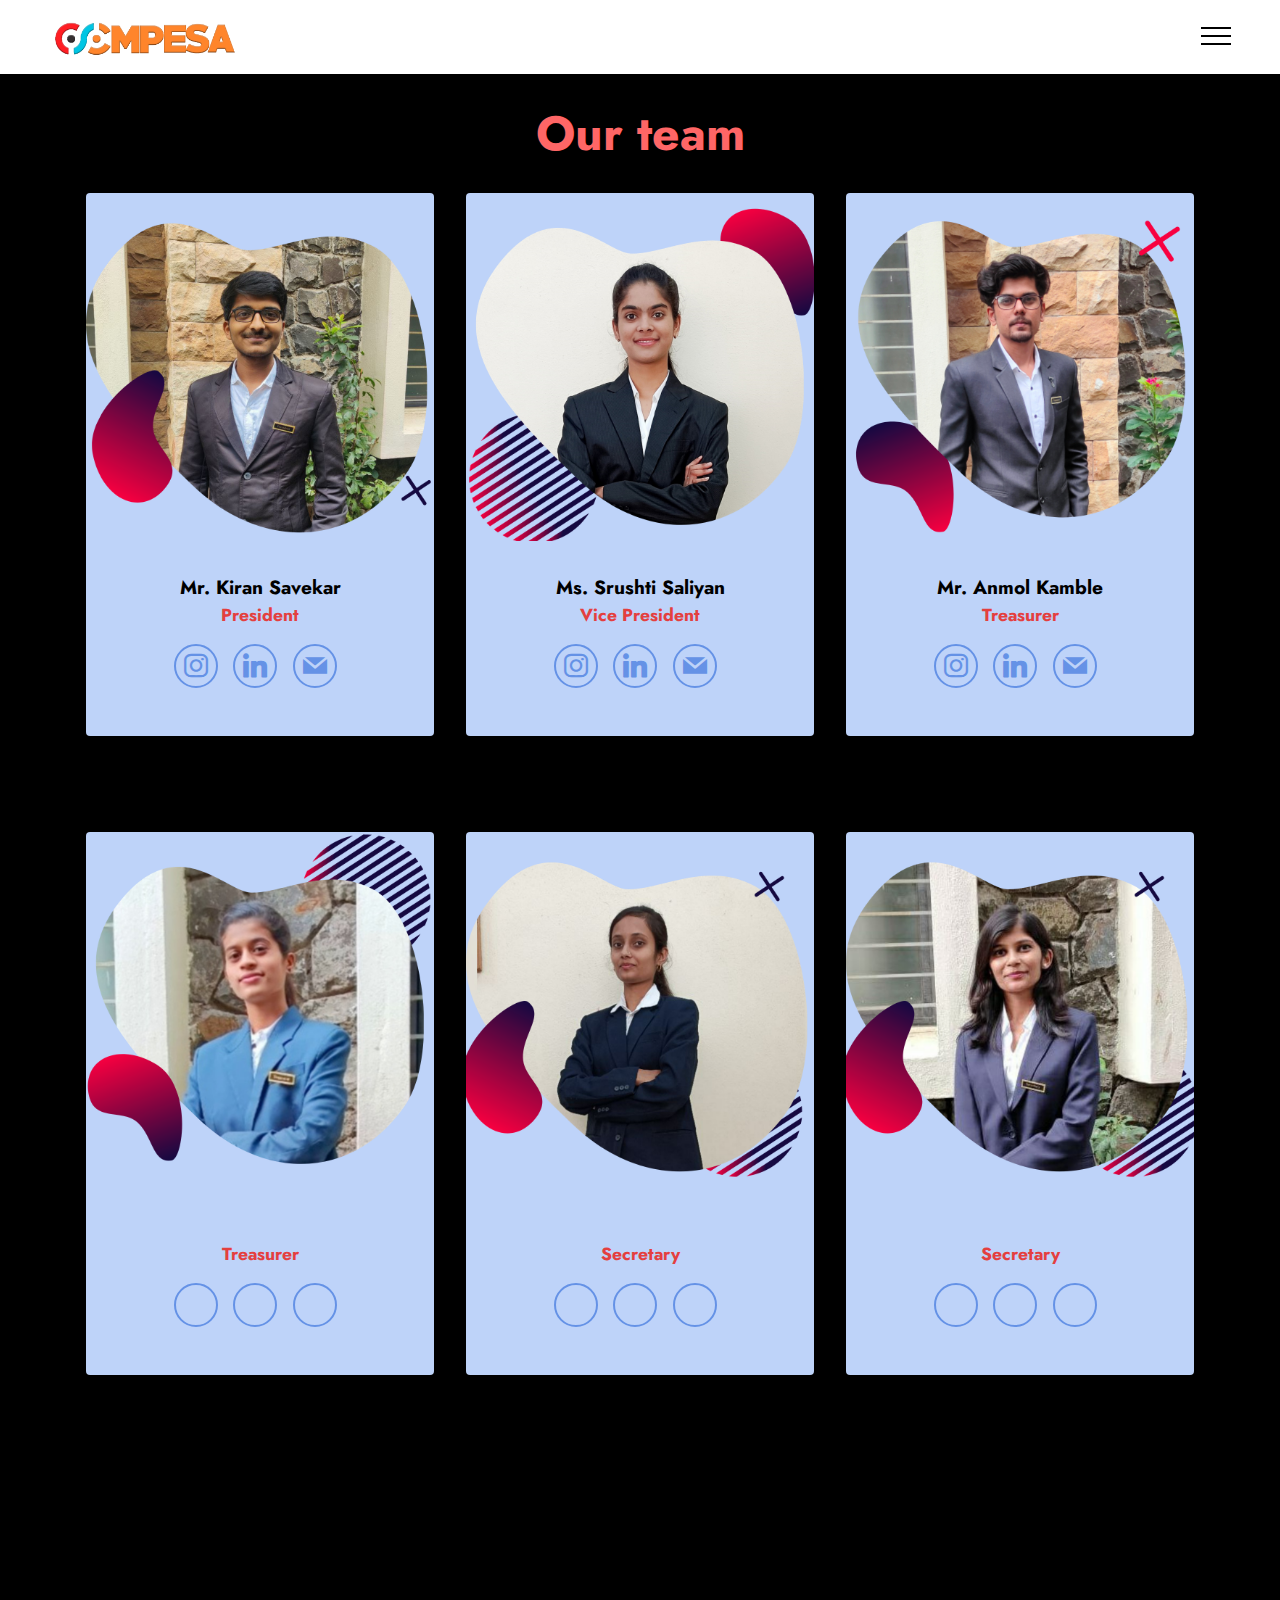
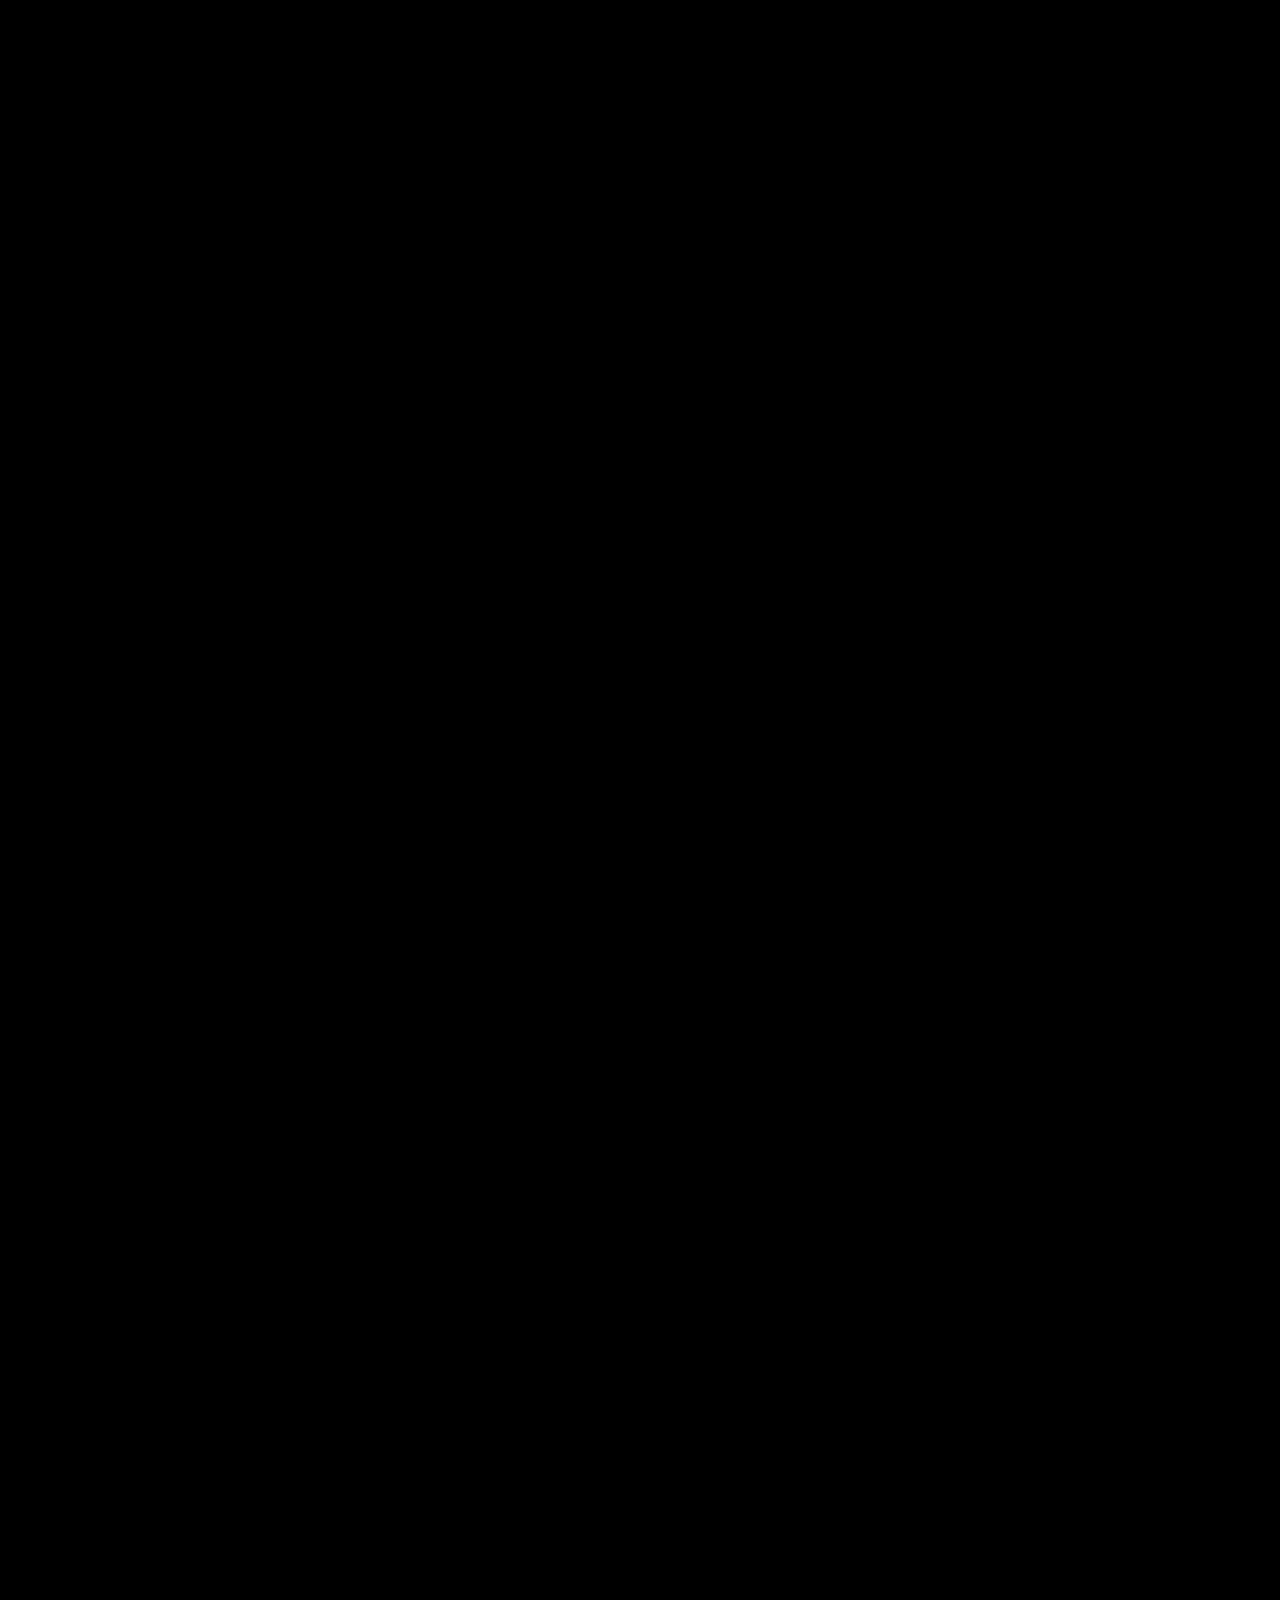
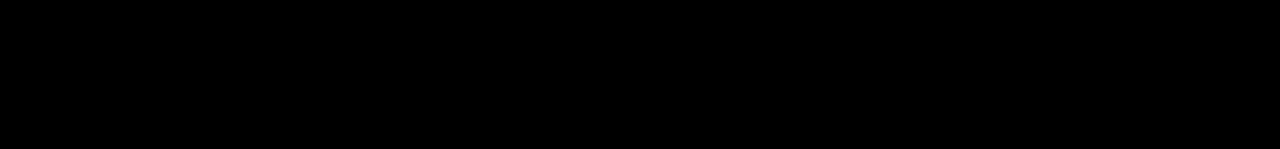
==== compesa-team.html @ 894caa67 "Add files via upload" ====
<!DOCTYPE html>
<html  >
<head>
  <!-- Site made with Mobirise Website Builder v5.4.1, https://mobirise.com -->
  <meta charset="UTF-8">
  <meta http-equiv="X-UA-Compatible" content="IE=edge">
  <meta name="generator" content="Mobirise v5.4.1, mobirise.com">
  <meta name="viewport" content="width=device-width, initial-scale=1, minimum-scale=1">
  <link rel="shortcut icon" href="assets/images/unnamed-1.png" type="image/x-icon">
  <meta name="description" content="COMPESA team comprises of 4 core committee members including President, Vice President and 2 Treasurers along with 20 members.">
  
  
  <title>COMPESA Team</title>
  <link rel="stylesheet" href="assets/bootstrap/css/bootstrap.min.css">
  <link rel="stylesheet" href="assets/bootstrap/css/bootstrap-grid.min.css">
  <link rel="stylesheet" href="assets/bootstrap/css/bootstrap-reboot.min.css">
  <link rel="stylesheet" href="assets/animatecss/animate.css">
  <link rel="stylesheet" href="assets/dropdown/css/style.css">
  <link rel="stylesheet" href="assets/socicon/css/styles.css">
  <link rel="stylesheet" href="assets/theme/css/style.css">
  <link rel="preload" href="https://fonts.googleapis.com/css?family=Jost:100,200,300,400,500,600,700,800,900,100i,200i,300i,400i,500i,600i,700i,800i,900i&display=swap" as="style" onload="this.onload=null;this.rel='stylesheet'">
  <noscript><link rel="stylesheet" href="https://fonts.googleapis.com/css?family=Jost:100,200,300,400,500,600,700,800,900,100i,200i,300i,400i,500i,600i,700i,800i,900i&display=swap"></noscript>
  <link rel="preload" as="style" href="assets/mobirise/css/mbr-additional.css"><link rel="stylesheet" href="assets/mobirise/css/mbr-additional.css" type="text/css">
  
  
  
  
</head>
<body>
  
  <section data-bs-version="5.1" class="menu menu2 cid-sBk9hFtzsu" once="menu" id="menu2-y">
    
    <nav class="navbar navbar-dropdown navbar-fixed-top collapsed">
        <div class="container-fluid">
            <div class="navbar-brand">
                <span class="navbar-logo">
                    <a href="index.html#header6-d">
                        <img src="assets/images/compesa.png" alt="COMPESA" style="height: 3.3rem;">
                    </a>
                </span>
                
            </div>
            <button class="navbar-toggler" type="button" data-toggle="collapse" data-bs-toggle="collapse" data-target="#navbarSupportedContent" data-bs-target="#navbarSupportedContent" aria-controls="navbarNavAltMarkup" aria-expanded="false" aria-label="Toggle navigation">
                <div class="hamburger">
                    <span></span>
                    <span></span>
                    <span></span>
                    <span></span>
                </div>
            </button>
            <div class="collapse navbar-collapse" id="navbarSupportedContent">
                <ul class="navbar-nav nav-dropdown" data-app-modern-menu="true"><li class="nav-item"><a class="nav-link link text-black text-primary display-4" href="index.html#tabs1-k">About us</a></li><li class="nav-item"><a class="nav-link link text-black text-primary display-4" href="compesa-events.html" aria-expanded="false">Events</a></li><li class="nav-item"><a class="nav-link link text-black text-primary display-4" href="compesa-team.html">Our Team</a></li><li class="nav-item"><a class="nav-link link text-black text-primary display-4" href="SITCOE C4C Program.html">SITCOE C4C Program</a></li></ul>
                
                <div class="navbar-buttons mbr-section-btn"><a class="btn btn-primary display-4" href="index.html#form5-1m">Contact us</a></div>
            </div>
        </div>
    </nav>
</section>

<section data-bs-version="5.1" class="team1 cid-sBvW0o3rqV" id="team1-10">
    

    
    <div class="container">
        <div class="row justify-content-center">
            <div class="col-12">
                <h3 class="mbr-section-title mbr-fonts-style align-center mb-4 display-2">
                    <strong>Our team</strong>
                </h3>
                
            </div>
            <div class="col-sm-6 col-lg-4">
                <div class="card-wrap">
                    <div class="image-wrap">
                        <img src="assets/images/1.png" alt="Kiran Savekar - COMPESA President">
                    </div>
                    <div class="content-wrap">
                        <h5 class="mbr-section-title card-title mbr-fonts-style align-center m-0 display-5">
                            <strong>Mr. Kiran Savekar</strong></h5>
                        <h6 class="mbr-role mbr-fonts-style align-center mb-3 display-4">
                            <strong>President</strong></h6>
                        
                        <div class="social-row display-7">
                            <div class="soc-item">
                                <a href="https://www.instagram.com/kiransavekar/" target="_blank">
                                    <span class="mbr-iconfont socicon-instagram socicon"></span>
                                </a>
                            </div>
                            <div class="soc-item">
                                <a href="https://www.linkedin.com/in/kiransavekar/" target="_blank">
                                    <span class="mbr-iconfont socicon-linkedin socicon"></span>
                                </a>
                            </div>
                            <div class="soc-item">
                                <a href="mailto:kiransavekar@sitcoe.org.in">
                                    <span class="mbr-iconfont socicon-mail socicon"></span>
                                </a>
                            </div>
                            
                            
                        </div>
                        
                    </div>
                </div>
            </div>

            <div class="col-sm-6 col-lg-4">
                <div class="card-wrap">
                    <div class="image-wrap">
                        <img src="assets/images/2.png" alt="Srushti Saliyan Vice-president COMPESA">
                    </div>
                    <div class="content-wrap">
                        <h5 class="mbr-section-title card-title mbr-fonts-style align-center m-0 display-5">
                            <strong>Ms. Srushti Saliyan</strong></h5>
                        <h6 class="mbr-role mbr-fonts-style align-center mb-3 display-4">
                            <strong>Vice President</strong></h6>
                        
                        <div class="social-row display-7">
                            <div class="soc-item">
                                <a href="https://www.instagram.com/srushtiss_4/" target="_blank">
                                    <span class="mbr-iconfont socicon-instagram socicon"></span>
                                </a>
                            </div>
                            <div class="soc-item">
                                <a href="https://www.linkedin.com/in/srushti-saliyan" target="_blank">
                                    <span class="mbr-iconfont socicon-linkedin socicon"></span>
                                </a>
                            </div>
                            <div class="soc-item">
                                <a href="mailto:srushtisaliyan@sitcoe.org.in">
                                    <span class="mbr-iconfont socicon-mail socicon"></span>
                                </a>
                            </div>
                            
                            
                        </div>
                        
                    </div>
                </div>
            </div>

            <div class="col-sm-6 col-lg-4">
                <div class="card-wrap">
                    <div class="image-wrap">
                        <img src="assets/images/3.png" alt="Anmol Kamble Treasurer COMPESA">
                    </div>
                    <div class="content-wrap">
                        <h5 class="mbr-section-title card-title mbr-fonts-style align-center m-0 display-5">
                            <strong>Mr. Anmol Kamble</strong></h5>
                        <h6 class="mbr-role mbr-fonts-style align-center mb-3 display-4">
                            <strong>Treasurer</strong></h6>
                        
                        <div class="social-row display-7">
                            <div class="soc-item">
                                <a href="https://www.instagram.com/priceless_annie_4532/" target="_blank">
                                    <span class="mbr-iconfont socicon-instagram socicon"></span>
                                </a>
                            </div>
                            <div class="soc-item">
                                <a href="https://www.linkedin.com/in/anmolkamble" target="_blank">
                                    <span class="mbr-iconfont socicon-linkedin socicon"></span>
                                </a>
                            </div>
                            <div class="soc-item">
                                <a href="mailto:anmolkamble@sitcoe.org.in">
                                    <span class="mbr-iconfont socicon-mail socicon"></span>
                                </a>
                            </div>
                            
                            
                        </div>
                        
                    </div>
                </div>
            </div>

            
        </div>
    </div>
</section>

<section data-bs-version="5.1" class="team1 cid-sIAud5KVVw" id="team1-2d">
    

    
    <div class="container">
        <div class="row justify-content-center">
            
            <div class="col-sm-6 col-lg-4">
                <div class="card-wrap">
                    <div class="image-wrap">
                        <img src="assets/images/4.png" alt="Dhanashri Shinde Treasurer COMPESA">
                    </div>
                    <div class="content-wrap">
                        <h5 class="mbr-section-title card-title mbr-fonts-style align-center m-0 display-5"><strong>Ms. Dhanashri Shinde</strong></h5>
                        <h6 class="mbr-role mbr-fonts-style align-center mb-3 display-4">
                            <strong>Treasurer</strong></h6>
                        
                        <div class="social-row display-7">
                            <div class="soc-item">
                                <a href="https://www.instagram.com/" target="_blank">
                                    <span class="mbr-iconfont socicon-instagram socicon"></span>
                                </a>
                            </div>
                            <div class="soc-item">
                                <a href="http://www.linkedin.com/in/dhanashri-shinde-2242001">
                                    <span class="mbr-iconfont socicon-linkedin socicon"></span>
                                </a>
                            </div>
                            <div class="soc-item">
                                <a href="mailto:dhanashrishinde@sitcoe.org.in">
                                    <span class="mbr-iconfont socicon-mail socicon"></span>
                                </a>
                            </div>
                            
                            
                        </div>
                        
                    </div>
                </div>
            </div>

            <div class="col-sm-6 col-lg-4">
                <div class="card-wrap">
                    <div class="image-wrap">
                        <img src="assets/images/5.png" alt="Vrushali Kondekar Secretary COMPESA">
                    </div>
                    <div class="content-wrap">
                        <h5 class="mbr-section-title card-title mbr-fonts-style align-center m-0 display-5">
                            <strong>Ms. Vrushali Kondekar</strong></h5>
                        <h6 class="mbr-role mbr-fonts-style align-center mb-3 display-4">
                            <strong>Secretary</strong></h6>
                        
                        <div class="social-row display-7">
                            <div class="soc-item">
                                <a href="https://www.instagram.com/as_vrushali_1502/" target="_blank">
                                    <span class="mbr-iconfont socicon-instagram socicon"></span>
                                </a>
                            </div>
                            <div class="soc-item">
                                <a href="https://www.linkedin.com/in/vrushali-kondekar-9460101bb" target="_blank">
                                    <span class="mbr-iconfont socicon-linkedin socicon"></span>
                                </a>
                            </div>
                            <div class="soc-item">
                                <a href="mailto:vrushalikondekar@sitcoe.org.in">
                                    <span class="mbr-iconfont socicon-mail socicon"></span>
                                </a>
                            </div>
                            
                            
                        </div>
                        
                    </div>
                </div>
            </div>

            <div class="col-sm-6 col-lg-4">
                <div class="card-wrap">
                    <div class="image-wrap">
                        <img src="assets/images/6.png" alt="Mrunal Omanna Secretary COMPESA">
                    </div>
                    <div class="content-wrap">
                        <h5 class="mbr-section-title card-title mbr-fonts-style align-center m-0 display-5"><strong>Ms. Mrunal Omanna</strong></h5>
                        <h6 class="mbr-role mbr-fonts-style align-center mb-3 display-4">
                            <strong>Secretary</strong></h6>
                        
                        <div class="social-row display-7">
                            <div class="soc-item">
                                <a href="https://www.instagram.com/f_o_o_d_i_e_06/" target="_blank">
                                    <span class="mbr-iconfont socicon-instagram socicon"></span>
                                </a>
                            </div>
                            <div class="soc-item">
                                <a href="https://www.linkedin.com/in/mrunal-omanna-9048361a0" target="_blank">
                                    <span class="mbr-iconfont socicon-linkedin socicon"></span>
                                </a>
                            </div>
                            <div class="soc-item">
                                <a href="mailto:mrunaalomanna@sitcoe.org.in">
                                    <span class="mbr-iconfont socicon-mail socicon"></span>
                                </a>
                            </div>
                            
                            
                        </div>
                        
                    </div>
                </div>
            </div>

            
        </div>
    </div>
</section>

<section data-bs-version="5.1" class="content11 cid-sBvW3bk5UP" id="content11-12">
    
    <div class="container">
        <div class="row justify-content-center">
            <div class="col-md-12 col-lg-12">
                <div class="mbr-section-btn align-center"><a class="btn btn-secondary display-4" href="">COMPESA Members</a></div>
            </div>
        </div>
    </div>
</section>

<section data-bs-version="5.1" class="content7 cid-sBvW1FwYML" id="content7-11">
    
    <div class="container">
        <div class="row justify-content-center">
            <div class="col-12 col-md-4">
                <blockquote>
                
                <p class="mbr-text mbr-fonts-style display-4">BE:
<br>1. Shweta Paraganve<br>2. Shreeya Mali<br>3. Riddhi Kadam<br>4. Mahesh Lohar<br>
<br>TY-A:
<br>1. Pranav Nair<br>2. Rutuja Rajmane<br>3. Harshada Shirdhone<br>4. Vaishnavi Potdar<br>5. Sanjana Teli<br>6. Srushti Rugge<br>7. Pallavi Shintre<br>
<br>TY-B:<br>1. Sakshi Tavate
<br>2. Madhav Mali<br>3. Nikhil Powar<br>4. Yogita Patil<br>5. Pratiksha Rasal<br>6. Kishori Kadam<br><br>SY-A:<br>1. Manali Pawar<br>2. Sofiya Samdole<br>3. Sanika Shinde<br>4. Neha Masutage<br><br>SY-B:<br>1. Vaishnav Mali<br>2. Shivprasad Ekshinge<br>3. Aakanksha Kalantre<br><br>AI &amp; DS:<br>1. Pranav Patil<br>2. Harsh Ekande<br>3. Viraj Patil<br>4. Vaishnavi Shinde<br>5. Prerana Patil<br>6. Soniya Patil</p></blockquote>
            </div>
        </div>
    </div>
</section>

<section data-bs-version="5.1" class="footer4 cid-sBwpJd54mo" once="footers" id="footer4-1n">

    
    
    <div class="container">
        <div class="row mbr-white">
            <div class="col-6 col-lg-3">
                <div class="media-wrap col-md-12 col-12">
                    <a href="https://compesa.xyz/">
                        <img src="assets/images/compesa.png" alt="COMPESA">
                    </a>
                </div>
            </div>
            <div class="col-12 col-md-6 col-lg-3">
                <h5 class="mbr-section-subtitle mbr-fonts-style mb-2 display-5">
                    <strong>About us</strong></h5>
                <p class="mbr-text mbr-fonts-style mb-4 display-7">
                    We [COMPESA] are the student community of Sharad Institute of Technology, College of Engineering, Yadrav CSE branch. </p>
                
                
            </div>
            <div class="col-12 col-md-6 col-lg-3">
                <h5 class="mbr-section-subtitle mbr-fonts-style mb-2 display-5"><strong>Address</strong><br><strong>SITCOE's COMPESA</strong></h5>
                <ul class="list mbr-fonts-style display-4">
                    <li class="mbr-text item-wrap">CSE Department</li><li class="mbr-text item-wrap">Yadrav - Ichalkaranji - 416121
</li><li class="mbr-text item-wrap">Tal- Shirol, Dist.- Kolhapur,
</li><li class="mbr-text item-wrap">Maharashtra, India.</li><li class="mbr-text item-wrap"><br></li><li class="mbr-text item-wrap"><br></li>
                </ul>
            </div>
            <div class="col-12 col-md-6 col-lg-3">
                <h5 class="mbr-section-subtitle mbr-fonts-style mb-2 display-7">Sitemap</h5>
                <ul class="list mbr-fonts-style display-7">
                    <li class="mbr-text item-wrap"><a href="index.html#tabs1-k" class="text-primary">About us</a></li>
                    <li class="mbr-text item-wrap"><a href="compesa-events.html#content2-1o" class="text-primary">Our events</a></li>
                    <li class="mbr-text item-wrap"><a href="compesa-team.html#team1-10" class="text-primary">COMPESA Team</a></li>
                    <li class="mbr-text item-wrap"><a href="compesa-privacy-policy.html" class="text-primary">Privacy Policy</a></li><li class="mbr-text item-wrap"><a href="mailto:cse.compesa@gmail.com" class="text-primary">Email us</a>&nbsp;</li><li class="mbr-text item-wrap"><br></li>
                </ul>
            </div>
            <div class="col-12 mt-4">
                <p class="mbr-text mb-0 mbr-fonts-style copyright align-center display-7">
                    © Copyright 2021 SITCOE's COMPESA - All Rights Reserved
                </p>
            </div>
        </div>
    </div>
</section><section style="background-color: black; font-family: -apple-system, BlinkMacSystemFont, 'Segoe UI', 'Roboto', 'Helvetica Neue', Arial, sans-serif; color:#aaa; font-size:0px; padding: 0; align-items: center; display: flex;"><a href="https://mobirise.site/y" style="flex: 1 1; height: 3rem; padding-left: 1rem;"></a><p style="flex: 0 0 auto; margin:0; padding-right:1rem;"> <a href="https://mobirise.site/v" style="color:#aaa;font-size:0px;">Set up a website -Click for more</a></p></section>

<script src="assets/bootstrap/js/bootstrap.bundle.min.js"></script>  <script src="assets/smoothscroll/smooth-scroll.js"></script>  <script src="assets/ytplayer/index.js"></script>  <script src="assets/dropdown/js/navbar-dropdown.js"></script>  <script src="assets/theme/js/script.js"></script>  
  
  
 <div id="scrollToTop" class="scrollToTop mbr-arrow-up"><a style="text-align: center;"><i class="mbr-arrow-up-icon mbr-arrow-up-icon-cm cm-icon cm-icon-smallarrow-up"></i></a></div>
    <input name="animation" type="hidden">
  </body>
</html>
---- assets/dropdown/css/style.css ----
.navbar-dropdown {
  left: 0;
  padding: 0;
  position: absolute;
  right: 0;
  top: 0;
  transition: all 0.45s ease;
  z-index: 1030;
  background: #282828; }
  .navbar-dropdown .navbar-logo {
    margin-right: 0.8rem;
    transition: margin 0.3s ease-in-out;
    vertical-align: middle; }
    .navbar-dropdown .navbar-logo img {
      height: 3.125rem;
      transition: all 0.3s ease-in-out; }
    .navbar-dropdown .navbar-logo.mbr-iconfont {
      font-size: 3.125rem;
      line-height: 3.125rem; }
  .navbar-dropdown .navbar-caption {
    font-weight: 700;
    white-space: normal;
    vertical-align: -4px;
    line-height: 3.125rem !important; }
    .navbar-dropdown .navbar-caption, .navbar-dropdown .navbar-caption:hover {
      color: inherit;
      text-decoration: none; }
  .navbar-dropdown .mbr-iconfont + .navbar-caption {
    vertical-align: -1px; }
  .navbar-dropdown.navbar-fixed-top {
    position: fixed; }
  .navbar-dropdown .navbar-brand span {
    vertical-align: -4px; }
  .navbar-dropdown.bg-color.transparent {
    background: none; }
  .navbar-dropdown.navbar-short .navbar-brand {
    padding: 0.625rem 0; }
    .navbar-dropdown.navbar-short .navbar-brand span {
      vertical-align: -1px; }
  .navbar-dropdown.navbar-short .navbar-caption {
    line-height: 2.375rem !important;
    vertical-align: -2px; }
  .navbar-dropdown.navbar-short .navbar-logo {
    margin-right: 0.5rem; }
    .navbar-dropdown.navbar-short .navbar-logo img {
      height: 2.375rem; }
    .navbar-dropdown.navbar-short .navbar-logo.mbr-iconfont {
      font-size: 2.375rem;
      line-height: 2.375rem; }
  .navbar-dropdown.navbar-short .mbr-table-cell {
    height: 3.625rem; }
  .navbar-dropdown .navbar-close {
    left: 0.6875rem;
    position: fixed;
    top: 0.75rem;
    z-index: 1000; }
  .navbar-dropdown .hamburger-icon {
    content: "";
    display: inline-block;
    vertical-align: middle;
    width: 16px;
    -webkit-box-shadow: 0 -6px 0 1px #282828,0 0 0 1px #282828,0 6px 0 1px #282828;
    -moz-box-shadow: 0 -6px 0 1px #282828,0 0 0 1px #282828,0 6px 0 1px #282828;
    box-shadow: 0 -6px 0 1px #282828,0 0 0 1px #282828,0 6px 0 1px #282828; }

.dropdown-menu .dropdown-toggle[data-toggle="dropdown-submenu"]::after {
  border-bottom: 0.35em solid transparent;
  border-left: 0.35em solid;
  border-right: 0;
  border-top: 0.35em solid transparent;
  margin-left: 0.3rem; }

.dropdown-menu .dropdown-item:focus {
  outline: 0; }

.nav-dropdown {
  font-size: 0.75rem;
  font-weight: 500;
  height: auto !important; }
  .nav-dropdown .nav-btn {
    padding-left: 1rem; }
  .nav-dropdown .link {
    margin: .667em 1.667em;
    font-weight: 500;
    padding: 0;
    transition: color .2s ease-in-out; }
    .nav-dropdown .link.dropdown-toggle {
      margin-right: 2.583em; }
      .nav-dropdown .link.dropdown-toggle::after {
        margin-left: .25rem;
        border-top: 0.35em solid;
        border-right: 0.35em solid transparent;
        border-left: 0.35em solid transparent;
        border-bottom: 0; }
      .nav-dropdown .link.dropdown-toggle[aria-expanded="true"] {
        margin: 0;
        padding: 0.667em 3.263em  0.667em 1.667em; }
  .nav-dropdown .link::after,
  .nav-dropdown .dropdown-item::after {
    color: inherit; }
  .nav-dropdown .btn {
    font-size: 0.75rem;
    font-weight: 700;
    letter-spacing: 0;
    margin-bottom: 0;
    padding-left: 1.25rem;
    padding-right: 1.25rem; }
  .nav-dropdown .dropdown-menu {
    border-radius: 0;
    border: 0;
    left: 0;
    margin: 0;
    padding-bottom: 1.25rem;
    padding-top: 1.25rem;
    position: relative; }
  .nav-dropdown .dropdown-submenu {
    margin-left: 0.125rem;
    top: 0; }
  .nav-dropdown .dropdown-item {
    font-weight: 500;
    line-height: 2;
    padding: 0.3846em 4.615em 0.3846em 1.5385em;
    position: relative;
    transition: color .2s ease-in-out, background-color .2s ease-in-out; }
    .nav-dropdown .dropdown-item::after {
      margin-top: -0.3077em;
      position: absolute;
      right: 1.1538em;
      top: 50%; }
    .nav-dropdown .dropdown-item:focus, .nav-dropdown .dropdown-item:hover {
      background: none; }

@media (max-width: 767px) {
  .nav-dropdown.navbar-toggleable-sm {
    bottom: 0;
    display: none;
    left: 0;
    overflow-x: hidden;
    position: fixed;
    top: 0;
    transform: translateX(-100%);
    -ms-transform: translateX(-100%);
    -webkit-transform: translateX(-100%);
    width: 18.75rem;
    z-index: 999; } }
.nav-dropdown.navbar-toggleable-xl {
  bottom: 0;
  display: none;
  left: 0;
  overflow-x: hidden;
  position: fixed;
  top: 0;
  transform: translateX(-100%);
  -ms-transform: translateX(-100%);
  -webkit-transform: translateX(-100%);
  width: 18.75rem;
  z-index: 999; }

.nav-dropdown-sm {
  display: block !important;
  overflow-x: hidden;
  overflow: auto;
  padding-top: 3.875rem; }
  .nav-dropdown-sm::after {
    content: "";
    display: block;
    height: 3rem;
    width: 100%; }
  .nav-dropdown-sm.collapse.in ~ .navbar-close {
    display: block !important; }
  .nav-dropdown-sm.collapsing, .nav-dropdown-sm.collapse.in {
    transform: translateX(0);
    -ms-transform: translateX(0);
    -webkit-transform: translateX(0);
    transition: all 0.25s ease-out;
    -webkit-transition: all 0.25s ease-out;
    background: #282828; }
  .nav-dropdown-sm.collapsing[aria-expanded="false"] {
    transform: translateX(-100%);
    -ms-transform: translateX(-100%);
    -webkit-transform: translateX(-100%); }
  .nav-dropdown-sm .nav-item {
    display: block;
    margin-left: 0 !important;
    padding-left: 0; }
  .nav-dropdown-sm .link,
  .nav-dropdown-sm .dropdown-item {
    border-top: 1px dotted rgba(255, 255, 255, 0.1);
    font-size: 0.8125rem;
    line-height: 1.6;
    margin: 0 !important;
    padding: 0.875rem 2.4rem 0.875rem 1.5625rem !important;
    position: relative;
    white-space: normal; }
    .nav-dropdown-sm .link:focus, .nav-dropdown-sm .link:hover,
    .nav-dropdown-sm .dropdown-item:focus,
    .nav-dropdown-sm .dropdown-item:hover {
      background: rgba(0, 0, 0, 0.2) !important;
      color: #c0a375; }
  .nav-dropdown-sm .nav-btn {
    position: relative;
    padding: 1.5625rem 1.5625rem 0 1.5625rem; }
    .nav-dropdown-sm .nav-btn::before {
      border-top: 1px dotted rgba(255, 255, 255, 0.1);
      content: "";
      left: 0;
      position: absolute;
      top: 0;
      width: 100%; }
    .nav-dropdown-sm .nav-btn + .nav-btn {
      padding-top: 0.625rem; }
      .nav-dropdown-sm .nav-btn + .nav-btn::before {
        display: none; }
  .nav-dropdown-sm .btn {
    padding: 0.625rem 0; }
  .nav-dropdown-sm .dropdown-toggle[data-toggle="dropdown-submenu"]::after {
    margin-left: .25rem;
    border-top: 0.35em solid;
    border-right: 0.35em solid transparent;
    border-left: 0.35em solid transparent;
    border-bottom: 0; }
  .nav-dropdown-sm .dropdown-toggle[data-toggle="dropdown-submenu"][aria-expanded="true"]::after {
    border-top: 0;
    border-right: 0.35em solid transparent;
    border-left: 0.35em solid transparent;
    border-bottom: 0.35em solid; }
  .nav-dropdown-sm .dropdown-menu {
    margin: 0;
    padding: 0;
    position: relative;
    top: 0;
    left: 0;
    width: 100%;
    border: 0;
    float: none;
    border-radius: 0;
    background: none; }
  .nav-dropdown-sm .dropdown-submenu {
    left: 100%;
    margin-left: 0.125rem;
    margin-top: -1.25rem;
    top: 0; }

.navbar-toggleable-sm .nav-dropdown .dropdown-menu {
  position: absolute; }

.navbar-toggleable-sm .nav-dropdown .dropdown-submenu {
  left: 100%;
  margin-left: 0.125rem;
  margin-top: -1.25rem;
  top: 0; }

.navbar-toggleable-sm.opened .nav-dropdown .dropdown-menu {
  position: relative; }

.navbar-toggleable-sm.opened .nav-dropdown .dropdown-submenu {
  left: 0;
  margin-left: 00rem;
  margin-top: 0rem;
  top: 0; }

.is-builder .nav-dropdown.collapsing {
  transition: none !important; }
---- assets/socicon/css/styles.css ----
@charset "UTF-8";

@font-face {
  font-family: 'Socicon';
  src:  url('../fonts/socicon.eot');
  src:  url('../fonts/socicon.eot?#iefix') format('embedded-opentype'),
    url('../fonts/socicon.woff2') format('woff2'),
    url('../fonts/socicon.ttf') format('truetype'),
    url('../fonts/socicon.woff') format('woff'),
    url('../fonts/socicon.svg#socicon') format('svg');
  font-weight: normal;
  font-style: normal;
  font-display: swap;
}

[data-icon]:before {
  font-family: "socicon" !important;
  content: attr(data-icon);
  font-style: normal !important;
  font-weight: normal !important;
  font-variant: normal !important;
  text-transform: none !important;
  speak: none;
  line-height: 1;
  -webkit-font-smoothing: antialiased;
  -moz-osx-font-smoothing: grayscale;
}

[class^="socicon-"], [class*=" socicon-"] {
  /* use !important to prevent issues with browser extensions that change fonts */
  font-family: 'Socicon' !important;
  speak: none;
  font-style: normal;
  font-weight: normal;
  font-variant: normal;
  text-transform: none;
  line-height: 1;

  /* Better Font Rendering =========== */
  -webkit-font-smoothing: antialiased;
  -moz-osx-font-smoothing: grayscale;
}

.socicon-eitaa:before {
  content: "\e97c";
}
.socicon-soroush:before {
  content: "\e97d";
}
.socicon-bale:before {
  content: "\e97e";
}
.socicon-zazzle:before {
  content: "\e97b";
}
.socicon-society6:before {
  content: "\e97a";
}
.socicon-redbubble:before {
  content: "\e979";
}
.socicon-avvo:before {
  content: "\e978";
}
.socicon-stitcher:before {
  content: "\e977";
}
.socicon-googlehangouts:before {
  content: "\e974";
}
.socicon-dlive:before {
  content: "\e975";
}
.socicon-vsco:before {
  content: "\e976";
}
.socicon-flipboard:before {
  content: "\e973";
}
.socicon-ubuntu:before {
  content: "\e958";
}
.socicon-artstation:before {
  content: "\e959";
}
.socicon-invision:before {
  content: "\e95a";
}
.socicon-torial:before {
  content: "\e95b";
}
.socicon-collectorz:before {
  content: "\e95c";
}
.socicon-seenthis:before {
  content: "\e95d";
}
.socicon-googleplaymusic:before {
  content: "\e95e";
}
.socicon-debian:before {
  content: "\e95f";
}
.socicon-filmfreeway:before {
  content: "\e960";
}
.socicon-gnome:before {
  content: "\e961";
}
.socicon-itchio:before {
  content: "\e962";
}
.socicon-jamendo:before {
  content: "\e963";
}
.socicon-mix:before {
  content: "\e964";
}
.socicon-sharepoint:before {
  content: "\e965";
}
.socicon-tinder:before {
  content: "\e966";
}
.socicon-windguru:before {
  content: "\e967";
}
.socicon-cdbaby:before {
  content: "\e968";
}
.socicon-elementaryos:before {
  content: "\e969";
}
.socicon-stage32:before {
  content: "\e96a";
}
.socicon-tiktok:before {
  content: "\e96b";
}
.socicon-gitter:before {
  content: "\e96c";
}
.socicon-letterboxd:before {
  content: "\e96d";
}
.socicon-threema:before {
  content: "\e96e";
}
.socicon-splice:before {
  content: "\e96f";
}
.socicon-metapop:before {
  content: "\e970";
}
.socicon-naver:before {
  content: "\e971";
}
.socicon-remote:before {
  content: "\e972";
}
.socicon-internet:before {
  content: "\e957";
}
.socicon-moddb:before {
  content: "\e94b";
}
.socicon-indiedb:before {
  content: "\e94c";
}
.socicon-traxsource:before {
  content: "\e94d";
}
.socicon-gamefor:before {
  content: "\e94e";
}
.socicon-pixiv:before {
  content: "\e94f";
}
.socicon-myanimelist:before {
  content: "\e950";
}
.socicon-blackberry:before {
  content: "\e951";
}
.socicon-wickr:before {
  content: "\e952";
}
.socicon-spip:before {
  content: "\e953";
}
.socicon-napster:before {
  content: "\e954";
}
.socicon-beatport:before {
  content: "\e955";
}
.socicon-hackerone:before {
  content: "\e956";
}
.socicon-hackernews:before {
  content: "\e946";
}
.socicon-smashwords:before {
  content: "\e947";
}
.socicon-kobo:before {
  content: "\e948";
}
.socicon-bookbub:before {
  content: "\e949";
}
.socicon-mailru:before {
  content: "\e94a";
}
.socicon-gitlab:before {
  content: "\e945";
}
.socicon-instructables:before {
  content: "\e944";
}
.socicon-portfolio:before {
  content: "\e943";
}
.socicon-codered:before {
  content: "\e940";
}
.socicon-origin:before {
  content: "\e941";
}
.socicon-nextdoor:before {
  content: "\e942";
}
.socicon-udemy:before {
  content: "\e93f";
}
.socicon-livemaster:before {
  content: "\e93e";
}
.socicon-crunchbase:before {
  content: "\e93b";
}
.socicon-homefy:before {
  content: "\e93c";
}
.socicon-calendly:before {
  content: "\e93d";
}
.socicon-realtor:before {
  content: "\e90f";
}
.socicon-tidal:before {
  content: "\e910";
}
.socicon-qobuz:before {
  content: "\e911";
}
.socicon-natgeo:before {
  content: "\e912";
}
.socicon-mastodon:before {
  content: "\e913";
}
.socicon-unsplash:before {
  content: "\e914";
}
.socicon-homeadvisor:before {
  content: "\e915";
}
.socicon-angieslist:before {
  content: "\e916";
}
.socicon-codepen:before {
  content: "\e917";
}
.socicon-slack:before {
  content: "\e918";
}
.socicon-openaigym:before {
  content: "\e919";
}
.socicon-logmein:before {
  content: "\e91a";
}
.socicon-fiverr:before {
  content: "\e91b";
}
.socicon-gotomeeting:before {
  content: "\e91c";
}
.socicon-aliexpress:before {
  content: "\e91d";
}
.socicon-guru:before {
  content: "\e91e";
}
.socicon-appstore:before {
  content: "\e91f";
}
.socicon-homes:before {
  content: "\e920";
}
.socicon-zoom:before {
  content: "\e921";
}
.socicon-alibaba:before {
  content: "\e922";
}
.socicon-craigslist:before {
  content: "\e923";
}
.socicon-wix:before {
  content: "\e924";
}
.socicon-redfin:before {
  content: "\e925";
}
.socicon-googlecalendar:before {
  content: "\e926";
}
.socicon-shopify:before {
  content: "\e927";
}
.socicon-freelancer:before {
  content: "\e928";
}
.socicon-seedrs:before {
  content: "\e929";
}
.socicon-bing:before {
  content: "\e92a";
}
.socicon-doodle:before {
  content: "\e92b";
}
.socicon-bonanza:before {
  content: "\e92c";
}
.socicon-squarespace:before {
  content: "\e92d";
}
.socicon-toptal:before {
  content: "\e92e";
}
.socicon-gust:before {
  content: "\e92f";
}
.socicon-ask:before {
  content: "\e930";
}
.socicon-trulia:before {
  content: "\e931";
}
.socicon-loomly:before {
  content: "\e932";
}
.socicon-ghost:before {
  content: "\e933";
}
.socicon-upwork:before {
  content: "\e934";
}
.socicon-fundable:before {
  content: "\e935";
}
.socicon-booking:before {
  content: "\e936";
}
.socicon-googlemaps:before {
  content: "\e937";
}
.socicon-zillow:before {
  content: "\e938";
}
.socicon-niconico:before {
  content: "\e939";
}
.socicon-toneden:before {
  content: "\e93a";
}
.socicon-augment:before {
  content: "\e908";
}
.socicon-bitbucket:before {
  content: "\e909";
}
.socicon-fyuse:before {
  content: "\e90a";
}
.socicon-yt-gaming:before {
  content: "\e90b";
}
.socicon-sketchfab:before {
  content: "\e90c";
}
.socicon-mobcrush:before {
  content: "\e90d";
}
.socicon-microsoft:before {
  content: "\e90e";
}
.socicon-pandora:before {
  content: "\e907";
}
.socicon-messenger:before {
  content: "\e906";
}
.socicon-gamewisp:before {
  content: "\e905";
}
.socicon-bloglovin:before {
  content: "\e904";
}
.socicon-tunein:before {
  content: "\e903";
}
.socicon-gamejolt:before {
  content: "\e901";
}
.socicon-trello:before {
  content: "\e902";
}
.socicon-spreadshirt:before {
  content: "\e900";
}
.socicon-500px:before {
  content: "\e000";
}
.socicon-8tracks:before {
  content: "\e001";
}
.socicon-airbnb:before {
  content: "\e002";
}
.socicon-alliance:before {
  content: "\e003";
}
.socicon-amazon:before {
  content: "\e004";
}
.socicon-amplement:before {
  content: "\e005";
}
.socicon-android:before {
  content: "\e006";
}
.socicon-angellist:before {
  content: "\e007";
}
.socicon-apple:before {
  content: "\e008";
}
.socicon-appnet:before {
  content: "\e009";
}
.socicon-baidu:before {
  content: "\e00a";
}
.socicon-bandcamp:before {
  content: "\e00b";
}
.socicon-battlenet:before {
  content: "\e00c";
}
.socicon-mixer:before {
  content: "\e00d";
}
.socicon-bebee:before {
  content: "\e00e";
}
.socicon-bebo:before {
  content: "\e00f";
}
.socicon-behance:before {
  content: "\e010";
}
.socicon-blizzard:before {
  content: "\e011";
}
.socicon-blogger:before {
  content: "\e012";
}
.socicon-buffer:before {
  content: "\e013";
}
.socicon-chrome:before {
  content: "\e014";
}
.socicon-coderwall:before {
  content: "\e015";
}
.socicon-curse:before {
  content: "\e016";
}
.socicon-dailymotion:before {
  content: "\e017";
}
.socicon-deezer:before {
  content: "\e018";
}
.socicon-delicious:before {
  content: "\e019";
}
.socicon-deviantart:before {
  content: "\e01a";
}
.socicon-diablo:before {
  content: "\e01b";
}
.socicon-digg:before {
  content: "\e01c";
}
.socicon-discord:before {
  content: "\e01d";
}
.socicon-disqus:before {
  content: "\e01e";
}
.socicon-douban:before {
  content: "\e01f";
}
.socicon-draugiem:before {
  content: "\e020";
}
.socicon-dribbble:before {
  content: "\e021";
}
.socicon-drupal:before {
  content: "\e022";
}
.socicon-ebay:before {
  content: "\e023";
}
.socicon-ello:before {
  content: "\e024";
}
.socicon-endomodo:before {
  content: "\e025";
}
.socicon-envato:before {
  content: "\e026";
}
.socicon-etsy:before {
  content: "\e027";
}
.socicon-facebook:before {
  content: "\e028";
}
.socicon-feedburner:before {
  content: "\e029";
}
.socicon-filmweb:before {
  content: "\e02a";
}
.socicon-firefox:before {
  content: "\e02b";
}
.socicon-flattr:before {
  content: "\e02c";
}
.socicon-flickr:before {
  content: "\e02d";
}
.socicon-formulr:before {
  content: "\e02e";
}
.socicon-forrst:before {
  content: "\e02f";
}
.socicon-foursquare:before {
  content: "\e030";
}
.socicon-friendfeed:before {
  content: "\e031";
}
.socicon-github:before {
  content: "\e032";
}
.socicon-goodreads:before {
  content: "\e033";
}
.socicon-google:before {
  content: "\e034";
}
.socicon-googlescholar:before {
  content: "\e035";
}
.socicon-googlegroups:before {
  content: "\e036";
}
.socicon-googlephotos:before {
  content: "\e037";
}
.socicon-googleplus:before {
  content: "\e038";
}
.socicon-grooveshark:before {
  content: "\e039";
}
.socicon-hackerrank:before {
  content: "\e03a";
}
.socicon-hearthstone:before {
  content: "\e03b";
}
.socicon-hellocoton:before {
  content: "\e03c";
}
.socicon-heroes:before {
  content: "\e03d";
}
.socicon-smashcast:before {
  content: "\e03e";
}
.socicon-horde:before {
  content: "\e03f";
}
.socicon-houzz:before {
  content: "\e040";
}
.socicon-icq:before {
  content: "\e041";
}
.socicon-identica:before {
  content: "\e042";
}
.socicon-imdb:before {
  content: "\e043";
}
.socicon-instagram:before {
  content: "\e044";
}
.socicon-issuu:before {
  content: "\e045";
}
.socicon-istock:before {
  content: "\e046";
}
.socicon-itunes:before {
  content: "\e047";
}
.socicon-keybase:before {
  content: "\e048";
}
.socicon-lanyrd:before {
  content: "\e049";
}
.socicon-lastfm:before {
  content: "\e04a";
}
.socicon-line:before {
  content: "\e04b";
}
.socicon-linkedin:before {
  content: "\e04c";
}
.socicon-livejournal:before {
  content: "\e04d";
}
.socicon-lyft:before {
  content: "\e04e";
}
.socicon-macos:before {
  content: "\e04f";
}
.socicon-mail:before {
  content: "\e050";
}
.socicon-medium:before {
  content: "\e051";
}
.socicon-meetup:before {
  content: "\e052";
}
.socicon-mixcloud:before {
  content: "\e053";
}
.socicon-modelmayhem:before {
  content: "\e054";
}
.socicon-mumble:before {
  content: "\e055";
}
.socicon-myspace:before {
  content: "\e056";
}
.socicon-newsvine:before {
  content: "\e057";
}
.socicon-nintendo:before {
  content: "\e058";
}
.socicon-npm:before {
  content: "\e059";
}
.socicon-odnoklassniki:before {
  content: "\e05a";
}
.socicon-openid:before {
  content: "\e05b";
}
.socicon-opera:before {
  content: "\e05c";
}
.socicon-outlook:before {
  content: "\e05d";
}
.socicon-overwatch:before {
  content: "\e05e";
}
.socicon-patreon:before {
  content: "\e05f";
}
.socicon-paypal:before {
  content: "\e060";
}
.socicon-periscope:before {
  content: "\e061";
}
.socicon-persona:before {
  content: "\e062";
}
.socicon-pinterest:before {
  content: "\e063";
}
.socicon-play:before {
  content: "\e064";
}
.socicon-player:before {
  content: "\e065";
}
.socicon-playstation:before {
  content: "\e066";
}
.socicon-pocket:before {
  content: "\e067";
}
.socicon-qq:before {
  content: "\e068";
}
.socicon-quora:before {
  content: "\e069";
}
.socicon-raidcall:before {
  content: "\e06a";
}
.socicon-ravelry:before {
  content: "\e06b";
}
.socicon-reddit:before {
  content: "\e06c";
}
.socicon-renren:before {
  content: "\e06d";
}
.socicon-researchgate:before {
  content: "\e06e";
}
.socicon-residentadvisor:before {
  content: "\e06f";
}
.socicon-reverbnation:before {
  content: "\e070";
}
.socicon-rss:before {
  content: "\e071";
}
.socicon-sharethis:before {
  content: "\e072";
}
.socicon-skype:before {
  content: "\e073";
}
.socicon-slideshare:before {
  content: "\e074";
}
.socicon-smugmug:before {
  content: "\e075";
}
.socicon-snapchat:before {
  content: "\e076";
}
.socicon-songkick:before {
  content: "\e077";
}
.socicon-soundcloud:before {
  content: "\e078";
}
.socicon-spotify:before {
  content: "\e079";
}
.socicon-stackexchange:before {
  content: "\e07a";
}
.socicon-stackoverflow:before {
  content: "\e07b";
}
.socicon-starcraft:before {
  content: "\e07c";
}
.socicon-stayfriends:before {
  content: "\e07d";
}
.socicon-steam:before {
  content: "\e07e";
}
.socicon-storehouse:before {
  content: "\e07f";
}
.socicon-strava:before {
  content: "\e080";
}
.socicon-streamjar:before {
  content: "\e081";
}
.socicon-stumbleupon:before {
  content: "\e082";
}
.socicon-swarm:before {
  content: "\e083";
}
.socicon-teamspeak:before {
  content: "\e084";
}
.socicon-teamviewer:before {
  content: "\e085";
}
.socicon-technorati:before {
  content: "\e086";
}
.socicon-telegram:before {
  content: "\e087";
}
.socicon-tripadvisor:before {
  content: "\e088";
}
.socicon-tripit:before {
  content: "\e089";
}
.socicon-triplej:before {
  content: "\e08a";
}
.socicon-tumblr:before {
  content: "\e08b";
}
.socicon-twitch:before {
  content: "\e08c";
}
.socicon-twitter:before {
  content: "\e08d";
}
.socicon-uber:before {
  content: "\e08e";
}
.socicon-ventrilo:before {
  content: "\e08f";
}
.socicon-viadeo:before {
  content: "\e090";
}
.socicon-viber:before {
  content: "\e091";
}
.socicon-viewbug:before {
  content: "\e092";
}
.socicon-vimeo:before {
  content: "\e093";
}
.socicon-vine:before {
  content: "\e094";
}
.socicon-vkontakte:before {
  content: "\e095";
}
.socicon-warcraft:before {
  content: "\e096";
}
.socicon-wechat:before {
  content: "\e097";
}
.socicon-weibo:before {
  content: "\e098";
}
.socicon-whatsapp:before {
  content: "\e099";
}
.socicon-wikipedia:before {
  content: "\e09a";
}
.socicon-windows:before {
  content: "\e09b";
}
.socicon-wordpress:before {
  content: "\e09c";
}
.socicon-wykop:before {
  content: "\e09d";
}
.socicon-xbox:before {
  content: "\e09e";
}
.socicon-xing:before {
  content: "\e09f";
}
.socicon-yahoo:before {
  content: "\e0a0";
}
.socicon-yammer:before {
  content: "\e0a1";
}
.socicon-yandex:before {
  content: "\e0a2";
}
.socicon-yelp:before {
  content: "\e0a3";
}
.socicon-younow:before {
  content: "\e0a4";
}
.socicon-youtube:before {
  content: "\e0a5";
}
.socicon-zapier:before {
  content: "\e0a6";
}
.socicon-zerply:before {
  content: "\e0a7";
}
.socicon-zomato:before {
  content: "\e0a8";
}
.socicon-zynga:before {
  content: "\e0a9";
}
---- assets/theme/css/style.css ----
@charset "UTF-8";
section {
  background-color: #ffffff;
}

body {
  font-style: normal;
  line-height: 1.5;
  font-weight: 400;
  color: #232323;
  position: relative;
}

button {
  background-color: transparent;
  border-color: transparent;
}

section,
.container,
.container-fluid {
  position: relative;
  word-wrap: break-word;
}

a.mbr-iconfont:hover {
  text-decoration: none;
}

.article .lead p,
.article .lead ul,
.article .lead ol,
.article .lead pre,
.article .lead blockquote {
  margin-bottom: 0;
}

a {
  font-style: normal;
  font-weight: 400;
  cursor: pointer;
}
a, a:hover {
  text-decoration: none;
}

.mbr-section-title {
  font-style: normal;
  line-height: 1.3;
}

.mbr-section-subtitle {
  line-height: 1.3;
}

.mbr-text {
  font-style: normal;
  line-height: 1.7;
}

h1,
h2,
h3,
h4,
h5,
h6,
.display-1,
.display-2,
.display-4,
.display-5,
.display-7,
span,
p,
a {
  line-height: 1;
  word-break: break-word;
  word-wrap: break-word;
  font-weight: 400;
}

b,
strong {
  font-weight: bold;
}

input:-webkit-autofill, input:-webkit-autofill:hover, input:-webkit-autofill:focus, input:-webkit-autofill:active {
  transition-delay: 9999s;
  -webkit-transition-property: background-color, color;
  transition-property: background-color, color;
}

textarea[type=hidden] {
  display: none;
}

section {
  background-position: 50% 50%;
  background-repeat: no-repeat;
  background-size: cover;
}
section .mbr-background-video,
section .mbr-background-video-preview {
  position: absolute;
  bottom: 0;
  left: 0;
  right: 0;
  top: 0;
}

.hidden {
  visibility: hidden;
}

.mbr-z-index20 {
  z-index: 20;
}

/*! Base colors */
.mbr-white {
  color: #ffffff;
}

.mbr-black {
  color: #111111;
}

.mbr-bg-white {
  background-color: #ffffff;
}

.mbr-bg-black {
  background-color: #000000;
}

/*! Text-aligns */
.align-left {
  text-align: left;
}

.align-center {
  text-align: center;
}

.align-right {
  text-align: right;
}

/*! Font-weight  */
.mbr-light {
  font-weight: 300;
}

.mbr-regular {
  font-weight: 400;
}

.mbr-semibold {
  font-weight: 500;
}

.mbr-bold {
  font-weight: 700;
}

/*! Media  */
.media-content {
  flex-basis: 100%;
}

.media-container-row {
  display: flex;
  flex-direction: row;
  flex-wrap: wrap;
  justify-content: center;
  align-content: center;
  align-items: start;
}
.media-container-row .media-size-item {
  width: 400px;
}

.media-container-column {
  display: flex;
  flex-direction: column;
  flex-wrap: wrap;
  justify-content: center;
  align-content: center;
  align-items: stretch;
}
.media-container-column > * {
  width: 100%;
}

@media (min-width: 992px) {
  .media-container-row {
    flex-wrap: nowrap;
  }
}
figure {
  margin-bottom: 0;
  overflow: hidden;
}

figure[mbr-media-size] {
  transition: width 0.1s;
}

img,
iframe {
  display: block;
  width: 100%;
}

.card {
  background-color: transparent;
  border: none;
}

.card-box {
  width: 100%;
}

.card-img {
  text-align: center;
  flex-shrink: 0;
  -webkit-flex-shrink: 0;
}

.media {
  max-width: 100%;
  margin: 0 auto;
}

.mbr-figure {
  align-self: center;
}

.media-container > div {
  max-width: 100%;
}

.mbr-figure img,
.card-img img {
  width: 100%;
}

@media (max-width: 991px) {
  .media-size-item {
    width: auto !important;
  }

  .media {
    width: auto;
  }

  .mbr-figure {
    width: 100% !important;
  }
}
/*! Buttons */
.mbr-section-btn {
  margin-left: -0.6rem;
  margin-right: -0.6rem;
  font-size: 0;
}

.btn {
  font-weight: 600;
  border-width: 1px;
  font-style: normal;
  margin: 0.6rem 0.6rem;
  white-space: normal;
  transition: all 0.2s ease-in-out;
  display: inline-flex;
  align-items: center;
  justify-content: center;
  word-break: break-word;
}

.btn-sm {
  font-weight: 600;
  letter-spacing: 0px;
  transition: all 0.3s ease-in-out;
}

.btn-md {
  font-weight: 600;
  letter-spacing: 0px;
  transition: all 0.3s ease-in-out;
}

.btn-lg {
  font-weight: 600;
  letter-spacing: 0px;
  transition: all 0.3s ease-in-out;
}

.btn-form {
  margin: 0;
}
.btn-form:hover {
  cursor: pointer;
}

nav .mbr-section-btn {
  margin-left: 0rem;
  margin-right: 0rem;
}

/*! Btn icon margin */
.btn .mbr-iconfont,
.btn.btn-sm .mbr-iconfont {
  order: 1;
  cursor: pointer;
  margin-left: 0.5rem;
  vertical-align: sub;
}

.btn.btn-md .mbr-iconfont,
.btn.btn-md .mbr-iconfont {
  margin-left: 0.8rem;
}

.mbr-regular {
  font-weight: 400;
}

.mbr-semibold {
  font-weight: 500;
}

.mbr-bold {
  font-weight: 700;
}

[type=submit] {
  -webkit-appearance: none;
}

/*! Full-screen */
.mbr-fullscreen .mbr-overlay {
  min-height: 100vh;
}

.mbr-fullscreen {
  display: flex;
  display: -moz-flex;
  display: -ms-flex;
  display: -o-flex;
  align-items: center;
  min-height: 100vh;
  padding-top: 3rem;
  padding-bottom: 3rem;
}

/*! Map */
.map {
  height: 25rem;
  position: relative;
}
.map iframe {
  width: 100%;
  height: 100%;
}

/*! Scroll to top arrow */
.mbr-arrow-up {
  bottom: 25px;
  right: 90px;
  position: fixed;
  text-align: right;
  z-index: 5000;
  color: #ffffff;
  font-size: 22px;
}

.mbr-arrow-up a {
  background: rgba(0, 0, 0, 0.2);
  border-radius: 50%;
  color: #fff;
  display: inline-block;
  height: 60px;
  width: 60px;
  border: 2px solid #fff;
  outline-style: none !important;
  position: relative;
  text-decoration: none;
  transition: all 0.3s ease-in-out;
  cursor: pointer;
  text-align: center;
}
.mbr-arrow-up a:hover {
  background-color: rgba(0, 0, 0, 0.4);
}
.mbr-arrow-up a i {
  line-height: 60px;
}

.mbr-arrow-up-icon {
  display: block;
  color: #fff;
}

.mbr-arrow-up-icon::before {
  content: "›";
  display: inline-block;
  font-family: serif;
  font-size: 22px;
  line-height: 1;
  font-style: normal;
  position: relative;
  top: 6px;
  left: -4px;
  transform: rotate(-90deg);
}

/*! Arrow Down */
.mbr-arrow {
  position: absolute;
  bottom: 45px;
  left: 50%;
  width: 60px;
  height: 60px;
  cursor: pointer;
  background-color: rgba(80, 80, 80, 0.5);
  border-radius: 50%;
  transform: translateX(-50%);
}
@media (max-width: 767px) {
  .mbr-arrow {
    display: none;
  }
}
.mbr-arrow > a {
  display: inline-block;
  text-decoration: none;
  outline-style: none;
  -webkit-animation: arrowdown 1.7s ease-in-out infinite;
          animation: arrowdown 1.7s ease-in-out infinite;
  color: #ffffff;
}
.mbr-arrow > a > i {
  position: absolute;
  top: -2px;
  left: 15px;
  font-size: 2rem;
}

#scrollToTop a i::before {
  content: "";
  position: absolute;
  display: block;
  border-bottom: 2.5px solid #fff;
  border-left: 2.5px solid #fff;
  width: 27.8%;
  height: 27.8%;
  left: 50%;
  top: 51%;
  transform: translateY(-30%) translateX(-50%) rotate(135deg);
}

@keyframes arrowdown {
  0% {
    transform: translateY(0px);
  }
  50% {
    transform: translateY(-5px);
  }
  100% {
    transform: translateY(0px);
  }
}
@-webkit-keyframes arrowdown {
  0% {
    transform: translateY(0px);
  }
  50% {
    transform: translateY(-5px);
  }
  100% {
    transform: translateY(0px);
  }
}
@media (max-width: 500px) {
  .mbr-arrow-up {
    left: 0;
    right: 0;
    text-align: center;
  }
}
/*Gradients animation*/
@keyframes gradient-animation {
  from {
    background-position: 0% 100%;
    -webkit-animation-timing-function: ease-in-out;
            animation-timing-function: ease-in-out;
  }
  to {
    background-position: 100% 0%;
    -webkit-animation-timing-function: ease-in-out;
            animation-timing-function: ease-in-out;
  }
}
@-webkit-keyframes gradient-animation {
  from {
    background-position: 0% 100%;
    -webkit-animation-timing-function: ease-in-out;
            animation-timing-function: ease-in-out;
  }
  to {
    background-position: 100% 0%;
    -webkit-animation-timing-function: ease-in-out;
            animation-timing-function: ease-in-out;
  }
}
.bg-gradient {
  background-size: 200% 200%;
  animation: gradient-animation 5s infinite alternate;
  -webkit-animation: gradient-animation 5s infinite alternate;
}

.menu .navbar-brand {
  display: -webkit-flex;
}
.menu .navbar-brand span {
  display: flex;
  display: -webkit-flex;
}
.menu .navbar-brand .navbar-caption-wrap {
  display: -webkit-flex;
}
.menu .navbar-brand .navbar-logo img {
  display: -webkit-flex;
  width: auto;
}
@media (min-width: 768px) and (max-width: 991px) {
  .menu .navbar-toggleable-sm .navbar-nav {
    display: -ms-flexbox;
  }
}
@media (max-width: 991px) {
  .menu .navbar-collapse {
    max-height: 93.5vh;
  }
  .menu .navbar-collapse.show {
    overflow: auto;
  }
}
@media (min-width: 992px) {
  .menu .navbar-nav.nav-dropdown {
    display: -webkit-flex;
  }
  .menu .navbar-toggleable-sm .navbar-collapse {
    display: -webkit-flex !important;
  }
  .menu .collapsed .navbar-collapse {
    max-height: 93.5vh;
  }
  .menu .collapsed .navbar-collapse.show {
    overflow: auto;
  }
}
@media (max-width: 767px) {
  .menu .navbar-collapse {
    max-height: 80vh;
  }
}

.nav-link .mbr-iconfont {
  margin-right: 0.5rem;
}

.navbar {
  display: -webkit-flex;
  -webkit-flex-wrap: wrap;
  -webkit-align-items: center;
  -webkit-justify-content: space-between;
}

.navbar-collapse {
  -webkit-flex-basis: 100%;
  -webkit-flex-grow: 1;
  -webkit-align-items: center;
}

.nav-dropdown .link {
  padding: 0.667em 1.667em !important;
  margin: 0 !important;
}

.nav {
  display: -webkit-flex;
  -webkit-flex-wrap: wrap;
}

.row {
  display: -webkit-flex;
  -webkit-flex-wrap: wrap;
}

.justify-content-center {
  -webkit-justify-content: center;
}

.form-inline {
  display: -webkit-flex;
}

.card-wrapper {
  -webkit-flex: 1;
}

.carousel-control {
  z-index: 10;
  display: -webkit-flex;
}

.carousel-controls {
  display: -webkit-flex;
}

.media {
  display: -webkit-flex;
}

.form-group:focus {
  outline: none;
}

.jq-selectbox__select {
  padding: 7px 0;
  position: relative;
}

.jq-selectbox__dropdown {
  overflow: hidden;
  border-radius: 10px;
  position: absolute;
  top: 100%;
  left: 0 !important;
  width: 100% !important;
}

.jq-selectbox__trigger-arrow {
  right: 0;
  transform: translateY(-50%);
}

.jq-selectbox li {
  padding: 1.07em 0.5em;
}

input[type=range] {
  padding-left: 0 !important;
  padding-right: 0 !important;
}

.modal-dialog,
.modal-content {
  height: 100%;
}

.modal-dialog .carousel-inner {
  height: calc(100vh - 1.75rem);
}
@media (max-width: 575px) {
  .modal-dialog .carousel-inner {
    height: calc(100vh - 1rem);
  }
}

.carousel-item {
  text-align: center;
}

.carousel-item img {
  margin: auto;
}

.navbar-toggler {
  align-self: flex-start;
  padding: 0.25rem 0.75rem;
  font-size: 1.25rem;
  line-height: 1;
  background: transparent;
  border: 1px solid transparent;
  border-radius: 0.25rem;
}

.navbar-toggler:focus,
.navbar-toggler:hover {
  text-decoration: none;
  box-shadow: none;
}

.navbar-toggler-icon {
  display: inline-block;
  width: 1.5em;
  height: 1.5em;
  vertical-align: middle;
  content: "";
  background: no-repeat center center;
  background-size: 100% 100%;
}

.navbar-toggler-left {
  position: absolute;
  left: 1rem;
}

.navbar-toggler-right {
  position: absolute;
  right: 1rem;
}

.card-img {
  width: auto;
}

.menu .navbar.collapsed:not(.beta-menu) {
  flex-direction: column;
}

.carousel-item.active,
.carousel-item-next,
.carousel-item-prev {
  display: flex;
}

.note-air-layout .dropup .dropdown-menu,
.note-air-layout .navbar-fixed-bottom .dropdown .dropdown-menu {
  bottom: initial !important;
}

html,
body {
  height: auto;
  min-height: 100vh;
}

.dropup .dropdown-toggle::after {
  display: none;
}

.form-asterisk {
  font-family: initial;
  position: absolute;
  top: -2px;
  font-weight: normal;
}

.form-control-label {
  position: relative;
  cursor: pointer;
  margin-bottom: 0.357em;
  padding: 0;
}

.alert {
  color: #ffffff;
  border-radius: 0;
  border: 0;
  font-size: 1.1rem;
  line-height: 1.5;
  margin-bottom: 1.875rem;
  padding: 1.25rem;
  position: relative;
  text-align: center;
}
.alert.alert-form::after {
  background-color: inherit;
  bottom: -7px;
  content: "";
  display: block;
  height: 14px;
  left: 50%;
  margin-left: -7px;
  position: absolute;
  transform: rotate(45deg);
  width: 14px;
}

.form-control {
  background-color: #ffffff;
  background-clip: border-box;
  color: #232323;
  line-height: 1rem !important;
  height: auto;
  padding: 0.6rem 1.2rem;
  transition: border-color 0.25s ease 0s;
  border: 1px solid transparent !important;
  border-radius: 4px;
  box-shadow: rgba(0, 0, 0, 0.07) 0px 1px 1px 0px, rgba(0, 0, 0, 0.07) 0px 1px 3px 0px, rgba(0, 0, 0, 0.03) 0px 0px 0px 1px;
}
.form-active .form-control:invalid {
  border-color: red;
}

form .row {
  margin-left: -0.6rem;
  margin-right: -0.6rem;
}
form .row [class*=col] {
  padding-left: 0.6rem;
  padding-right: 0.6rem;
}

form .mbr-section-btn {
  margin: 0;
  padding-left: 0.6rem;
  padding-right: 0.6rem;
}

form .btn {
  display: flex;
  padding: 0.6rem 1.2rem;
  margin: 0;
}

form .form-check-input {
  margin-top: 0.5;
}

textarea.form-control {
  line-height: 1.5rem !important;
}

.form-group {
  margin-bottom: 1.2rem;
}

.form-control,
form .btn {
  min-height: 48px;
}

.gdpr-block label span.textGDPR input[name=gdpr] {
  top: 7px;
}

.form-control:focus {
  box-shadow: none;
}

:focus {
  outline: none;
}

.mbr-overlay {
  background-color: #000;
  bottom: 0;
  left: 0;
  opacity: 0.5;
  position: absolute;
  right: 0;
  top: 0;
  z-index: 0;
  pointer-events: none;
}

blockquote {
  font-style: italic;
  padding: 3rem;
  font-size: 1.09rem;
  position: relative;
  border-left: 3px solid;
}

ul,
ol,
pre,
blockquote {
  margin-bottom: 2.3125rem;
}

.mt-4 {
  margin-top: 2rem !important;
}

.mb-4 {
  margin-bottom: 2rem !important;
}

@media (min-width: 992px) {
  .container {
    padding-left: 16px;
    padding-right: 16px;
  }

  .row {
    margin-left: -16px;
    margin-right: -16px;
  }
  .row > [class*=col] {
    padding-left: 16px;
    padding-right: 16px;
  }
}
@media (min-width: 768px) {
  .container-fluid {
    padding-left: 32px;
    padding-right: 32px;
  }
}
@media (min-width: 768px) and (max-width: 991px) {
  .mbr-container {
    padding-left: 32px;
    padding-right: 32px;
  }
}
@media (max-width: 767px) {
  .mbr-container {
    padding-left: 16px;
    padding-right: 16px;
  }
}
.card-wrapper,
.item-wrapper {
  overflow: hidden;
}

.app-video-wrapper > img {
  opacity: 1;
}

.item {
  position: relative;
}

.dropdown-menu .dropdown-menu {
  left: 100%;
}

.dropdown-item + .dropdown-menu {
  display: none;
}

.dropdown-item:hover + .dropdown-menu,
.dropdown-menu:hover {
  display: block;
}.engine {
	position: absolute;
	text-indent: -2400px;
	text-align: center;
	padding: 0;
	top: 0;
	left: -2400px;
}
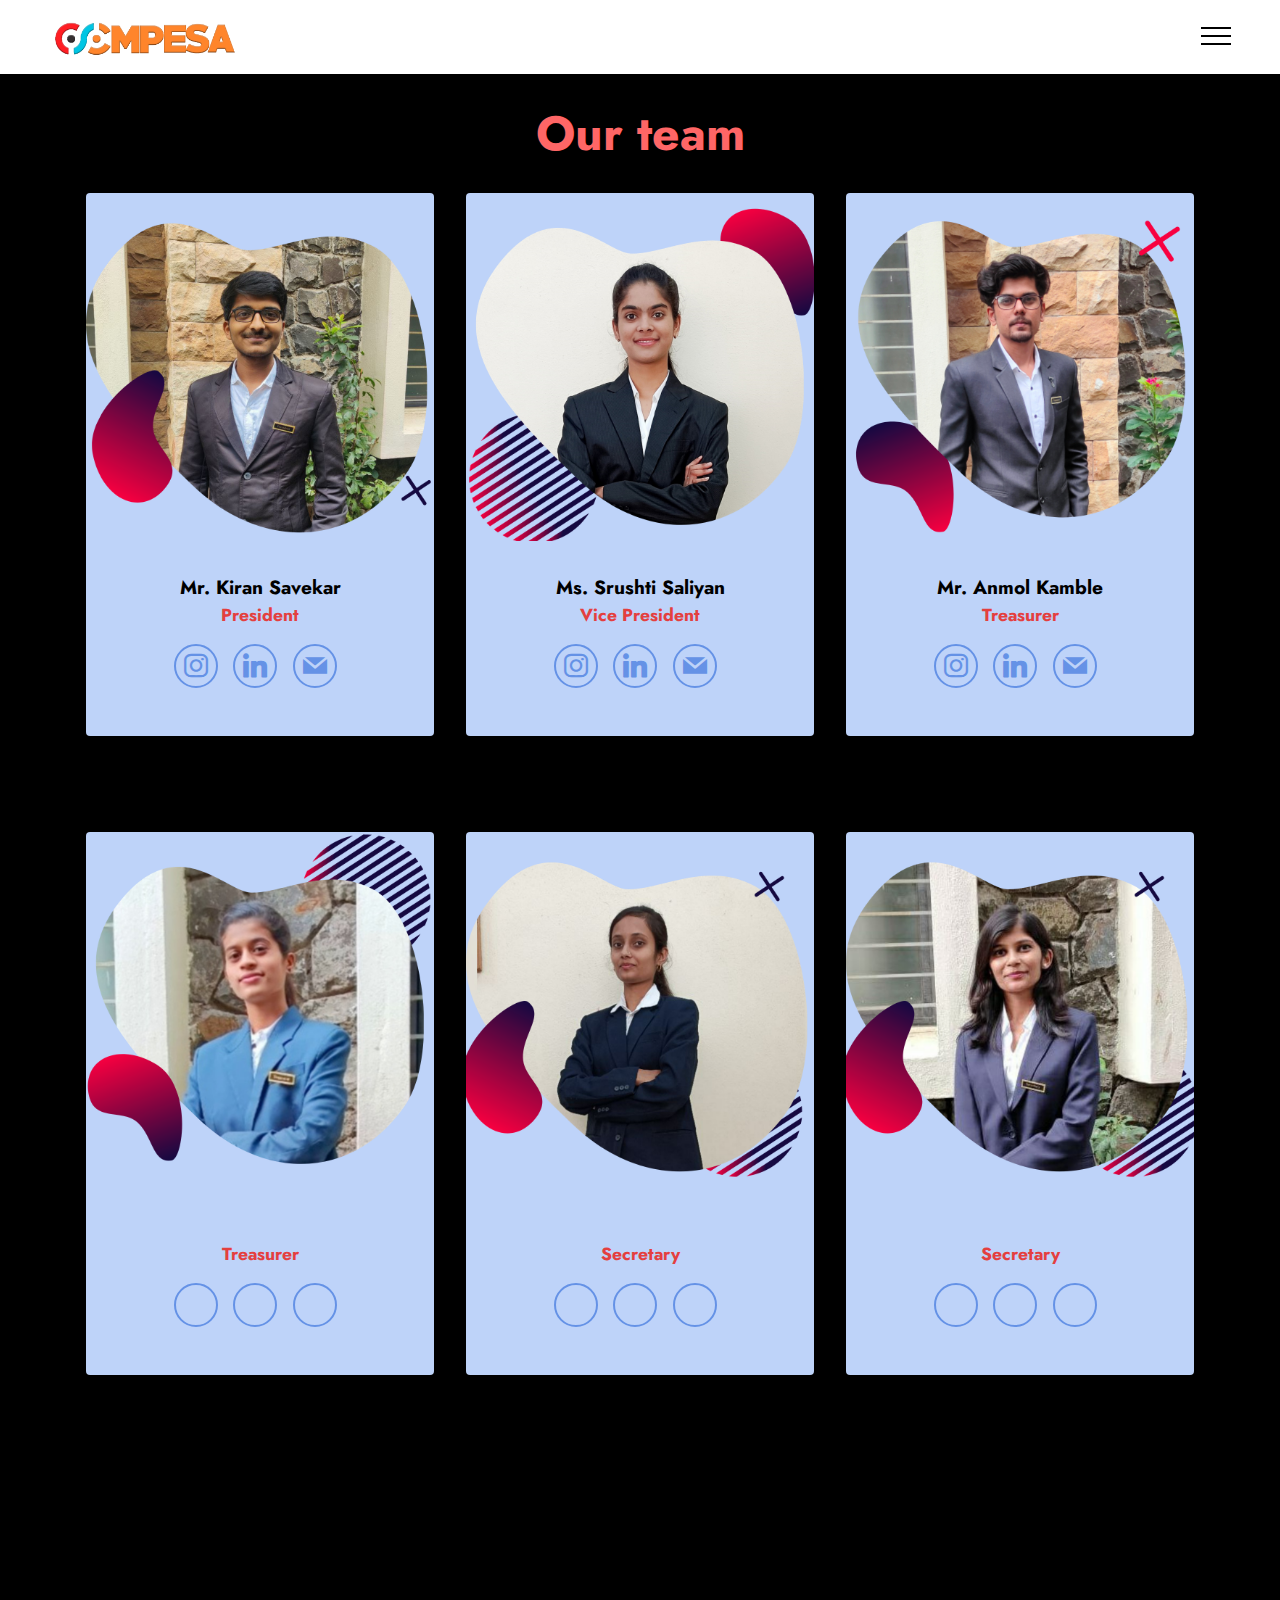
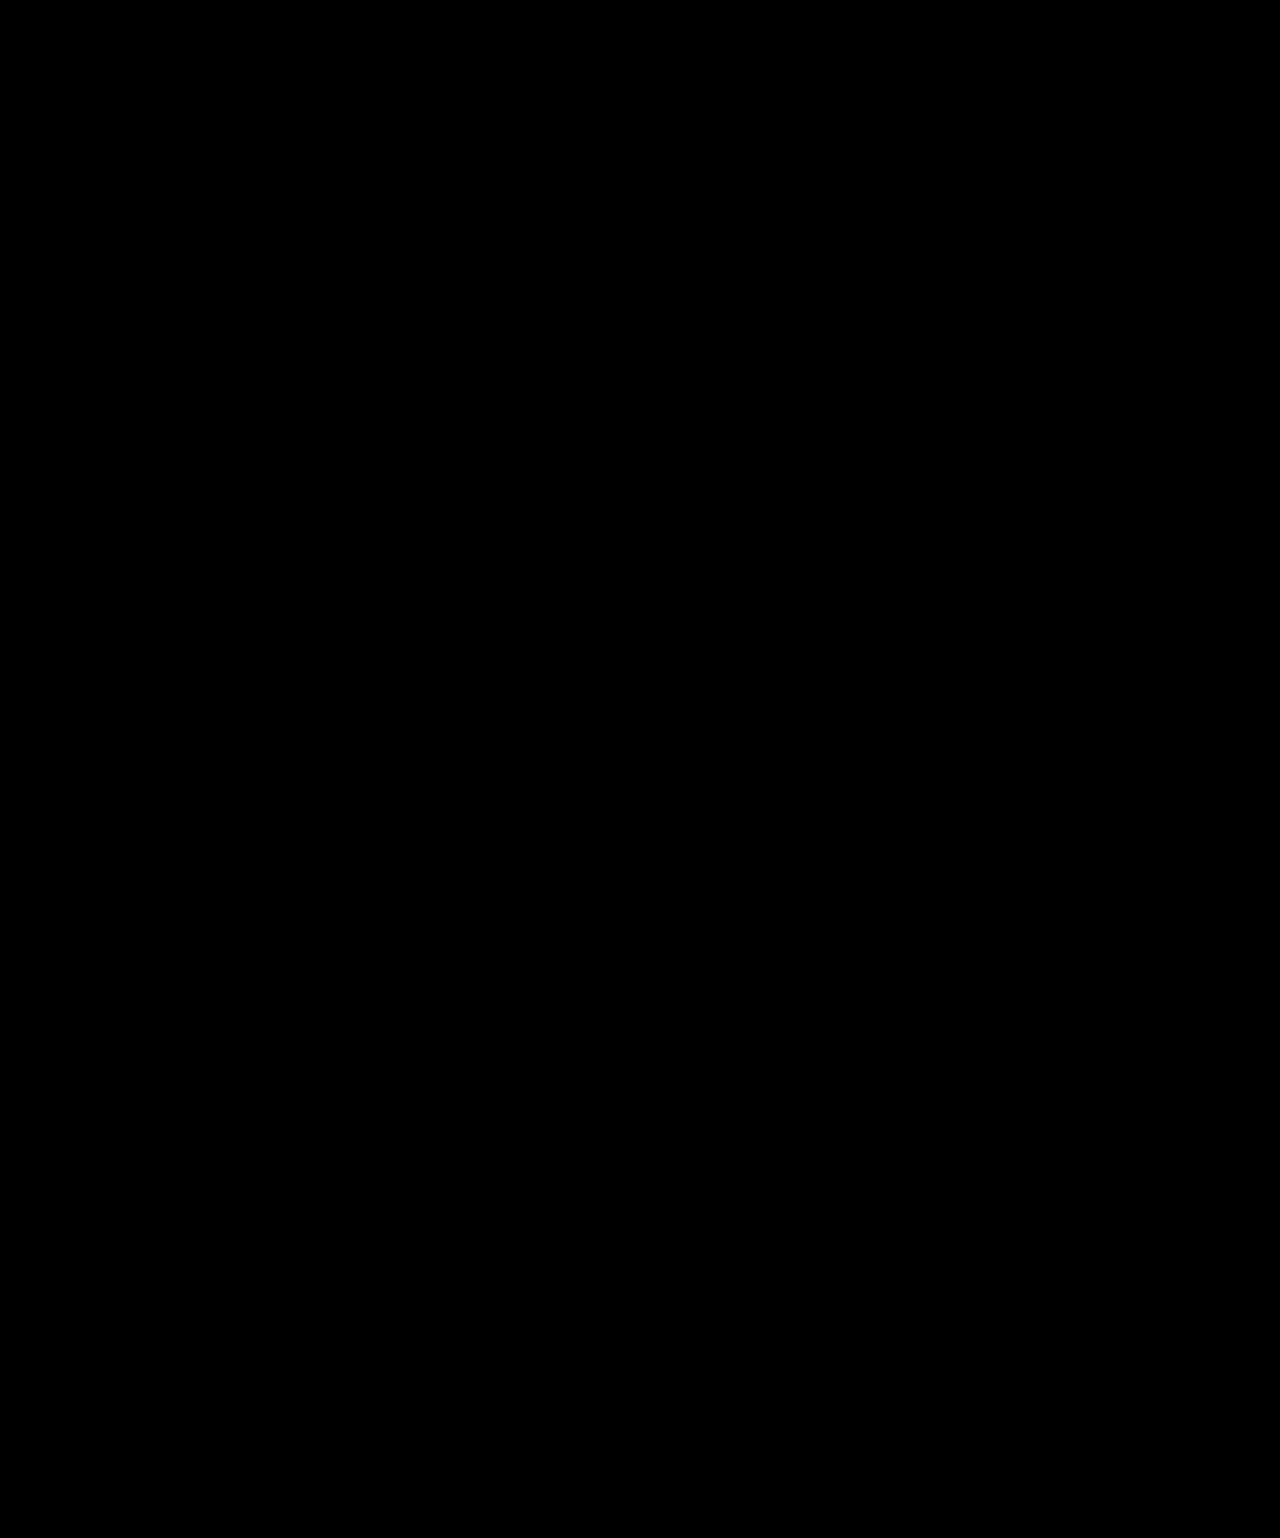
==== commit 7dfd3620: "Update compesa-team.html" ====
--- a/compesa-team.html
+++ b/compesa-team.html
@@ -317,7 +317,7 @@
 <br>TY-A:
 <br>1. Pranav Nair<br>2. Rutuja Rajmane<br>3. Harshada Shirdhone<br>4. Vaishnavi Potdar<br>5. Sanjana Teli<br>6. Srushti Rugge<br>7. Pallavi Shintre<br>
 <br>TY-B:<br>1. Sakshi Tavate
-<br>2. Madhav Mali<br>3. Nikhil Powar<br>4. Yogita Patil<br>5. Pratiksha Rasal<br>6. Kishori Kadam<br><br>SY-A:<br>1. Manali Pawar<br>2. Sofiya Samdole<br>3. Sanika Shinde<br>4. Neha Masutage<br><br>SY-B:<br>1. Vaishnav Mali<br>2. Shivprasad Ekshinge<br>3. Aakanksha Kalantre<br><br>AI &amp; DS:<br>1. Pranav Patil<br>2. Harsh Ekande<br>3. Viraj Patil<br>4. Vaishnavi Shinde<br>5. Prerana Patil<br>6. Soniya Patil</p></blockquote>
+<br>2. Madhav Mali<br>3. Nikhil Powar<br>4. Yogita Patil<br>5. Pratiksha Rasal<br>6. Kishori Kadam<br><br>SY-A:<br>1. Manali Pawar<br>2. Sofiya Samdole<br>3. Sanika Shinde<br>4. Neha Masutage<br><br>SY-B:<br>1. Vaishnav Mali<br>2. Shivprasad Ekshinge<br>3. Aakanksha Kalantre<br></p></blockquote>
             </div>
         </div>
     </div>
@@ -376,4 +376,4 @@
  <div id="scrollToTop" class="scrollToTop mbr-arrow-up"><a style="text-align: center;"><i class="mbr-arrow-up-icon mbr-arrow-up-icon-cm cm-icon cm-icon-smallarrow-up"></i></a></div>
     <input name="animation" type="hidden">
   </body>
-</html>+</html>
